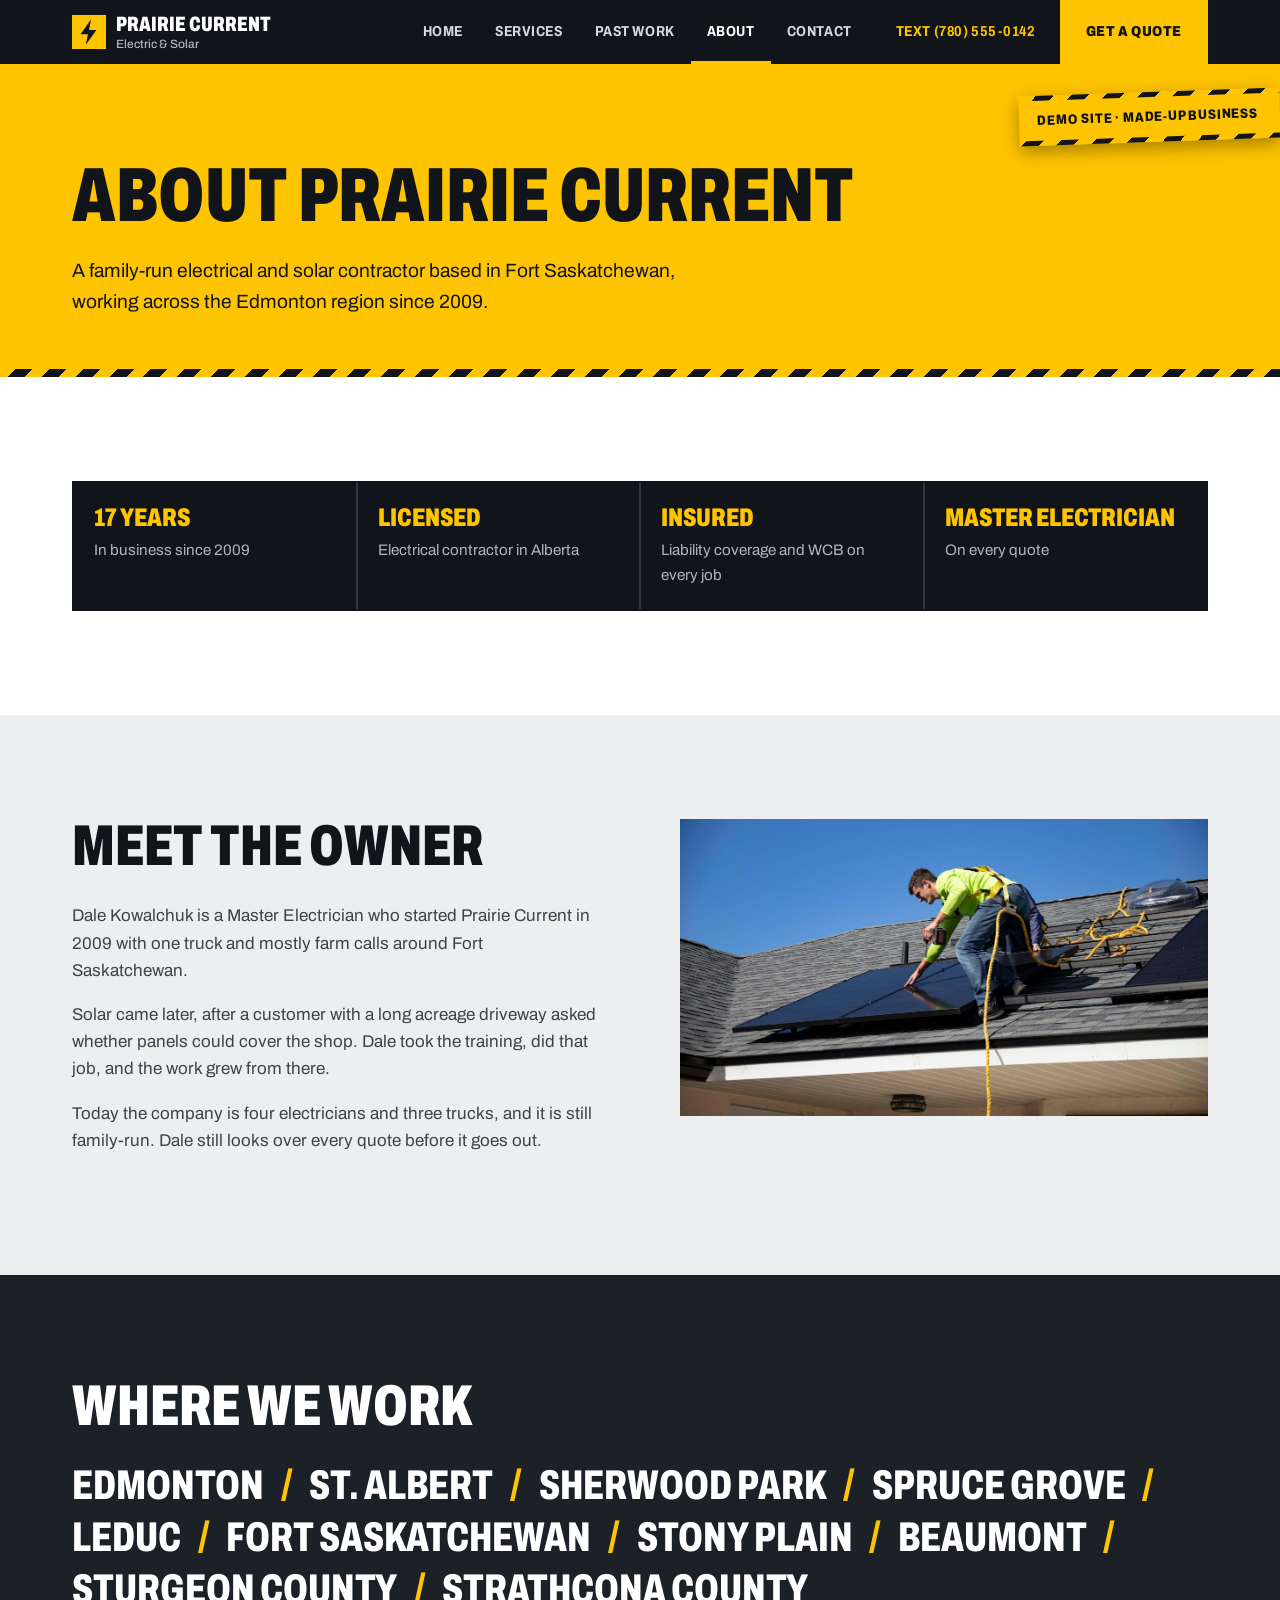
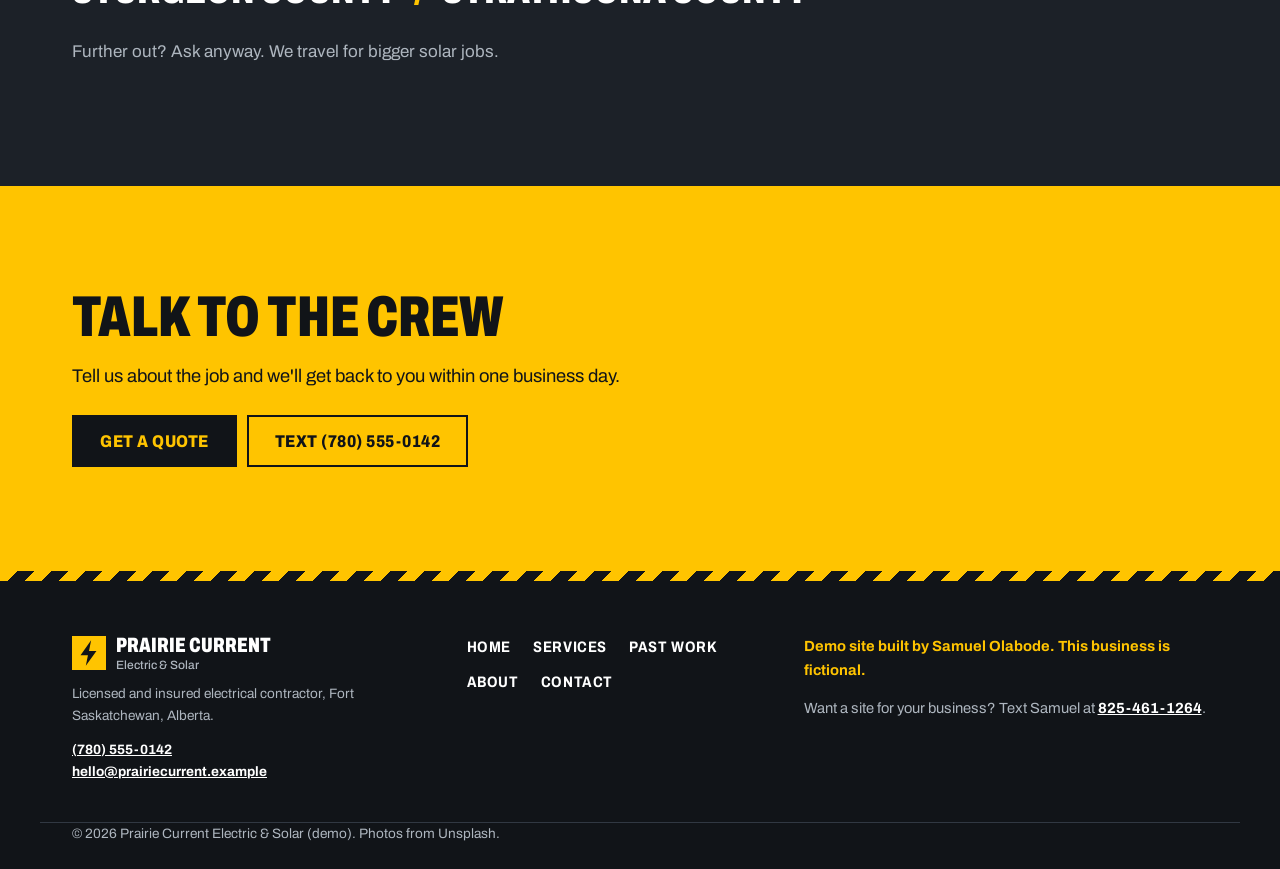
==== about/index.html @ 9a33cd3f ":turn one-page demo into a 5-page site" ====
<!doctype html>
<html lang="en-CA">
<head>
  <meta charset="utf-8">
  <meta name="viewport" content="width=device-width, initial-scale=1">
  <title>About | Prairie Current Electric &amp; Solar (Demo)</title>
  <meta name="description" content="A family-run electrical and solar contractor working around Edmonton since 2009. A demo site for a made-up business.">
  <meta name="robots" content="noindex">
  <meta property="og:title" content="About | Prairie Current Electric &amp; Solar (Demo)">
  <meta property="og:description" content="A family-run electrical and solar contractor working around Edmonton since 2009. A demo site for a made-up business.">
  <link rel="icon" href="data:image/svg+xml,%3Csvg xmlns='http://www.w3.org/2000/svg' viewBox='0 0 32 32'%3E%3Crect width='32' height='32' fill='%23ffc400'/%3E%3Cpath d='M18 4 8 18h7l-2 10 10-14h-7z' fill='%23111418'/%3E%3C/svg%3E">
  <link rel="preconnect" href="https://fonts.googleapis.com">
  <link rel="preconnect" href="https://fonts.gstatic.com" crossorigin>
  <link rel="stylesheet" href="https://fonts.googleapis.com/css2?family=Archivo:wdth,wght@62..100,400..900&display=swap">
  <link rel="stylesheet" href="/styles.css">
</head>
<body>

  <a class="skip-link" href="#main">Skip to main content</a>

  <header class="site-header">
    <div class="container header-inner">
      <a href="/" class="brand" aria-label="Prairie Current Electric and Solar, home">
        <svg class="brand-mark" viewBox="0 0 32 32" aria-hidden="true"><rect width="32" height="32"/><path d="M18 4 8 18h7l-2 10 10-14h-7z"/></svg>
        <span class="brand-text">Prairie Current<span>Electric &amp; Solar</span></span>
      </a>
      <button class="nav-toggle" aria-expanded="false" aria-controls="site-nav">
        <span class="sr-only">Menu</span><span class="bars" aria-hidden="true"></span>
      </button>
      <nav id="site-nav" class="site-nav" aria-label="Main">
        <a href="/">Home</a>
        <a href="/services/">Services</a>
        <a href="/past-work/">Past Work</a>
        <a href="/about/" aria-current="page">About</a>
        <a href="/contact/">Contact</a>
        <a href="sms:+17805550142" class="nav-phone">Text (780) 555-0142</a>
        <a href="/contact/" class="nav-cta">Get a quote</a>
      </nav>
    </div>
  </header>

  <main id="main" tabindex="-1">

    <section class="page-head">
      <a href="#demo" class="demo-tape">Demo site &middot; made-up business</a>
      <div class="container">
        <h1>About Prairie Current</h1>
        <p>A family-run electrical and solar contractor based in Fort Saskatchewan, working across the Edmonton region since 2009.</p>
      </div>
    </section>

    <section class="section">
      <div class="container">
        <ul class="badges">
          <li><strong>17 years</strong>In business since 2009</li>
          <li><strong>Licensed</strong>Electrical contractor in Alberta</li>
          <li><strong>Insured</strong>Liability coverage and WCB on every job</li>
          <li><strong>Master Electrician</strong>On every quote</li>
        </ul>
      </div>
    </section>

    <section class="section section-grey">
      <div class="container detail-row">
        <div>
          <h2>Meet the owner</h2>
          <p>Dale Kowalchuk is a Master Electrician who started Prairie Current in 2009 with one truck and mostly farm calls around Fort Saskatchewan.</p>
          <p>Solar came later, after a customer with a long acreage driveway asked whether panels could cover the shop. Dale took the training, did that job, and the work grew from there.</p>
          <p>Today the company is four electricians and three trucks, and it is still family-run. Dale still looks over every quote before it goes out.</p>
        </div>
        <img src="/images/solar-installer-harness.jpg" alt="Installer in a safety harness fastening a solar panel to a shingled roof" width="1200" height="675" loading="lazy">
      </div>
    </section>

    <section class="section areas">
      <div class="container">
        <h2>Where we work</h2>
        <p class="towns">
          <span>Edmonton</span> <span>St. Albert</span> <span>Sherwood Park</span> <span>Spruce Grove</span> <span>Leduc</span> <span>Fort Saskatchewan</span> <span>Stony Plain</span> <span>Beaumont</span> <span>Sturgeon County</span> <span>Strathcona County</span>
        </p>
        <p class="muted">Further out? Ask anyway. We travel for bigger solar jobs.</p>
      </div>
    </section>

    <section class="section quote cta-band">
      <div class="container">
        <h2>Talk to the crew</h2>
        <p>Tell us about the job and we'll get back to you within one business day.</p>
        <div class="hero-actions">
          <a href="/contact/" class="btn btn-ink">Get a quote</a>
          <a href="sms:+17805550142" class="btn btn-line">Text (780) 555-0142</a>
        </div>
      </div>
    </section>

  </main>

  <footer class="site-footer">
    <div class="container footer-grid">
      <div>
        <a href="/" class="brand" aria-label="Prairie Current Electric and Solar, home">
        <svg class="brand-mark" viewBox="0 0 32 32" aria-hidden="true"><rect width="32" height="32"/><path d="M18 4 8 18h7l-2 10 10-14h-7z"/></svg>
        <span class="brand-text">Prairie Current<span>Electric &amp; Solar</span></span>
        </a>
        <p class="small">Licensed and insured electrical contractor, Fort Saskatchewan, Alberta.</p>
        <p class="small"><a href="tel:+17805550142">(780) 555-0142</a><br><a href="mailto:hello@prairiecurrent.example">hello@prairiecurrent.example</a></p>
      </div>
      <nav class="footer-nav" aria-label="Footer">
        <a href="/">Home</a>
        <a href="/services/">Services</a>
        <a href="/past-work/">Past Work</a>
        <a href="/about/">About</a>
        <a href="/contact/">Contact</a>
      </nav>
      <div class="demo-credit" id="demo">
        <p><strong>Demo site built by Samuel Olabode. This business is fictional.</strong></p>
        <p>Want a site for your business? Text Samuel at <a href="sms:+18254611264">825-461-1264</a>.</p>
      </div>
    </div>
    <div class="container footer-base">
      <p class="small">&copy; <span id="year">2026</span> Prairie Current Electric &amp; Solar (demo). Photos from Unsplash.</p>
    </div>
  </footer>

  <div class="mobile-cta" role="region" aria-label="Quick contact">
    <a href="sms:+17805550142" class="btn btn-line-light">Text</a>
    <a href="/contact/" class="btn btn-yellow">Get a quote</a>
  </div>

  <script src="/script.js" defer></script>
</body>
</html>
---- styles.css ----
:root {
  --ink: #111418;
  --steel: #1c2128;
  --steel-line: #313842;
  --body: #3d434b;
  --muted: #687079;
  --line: #d3d7dc;
  --grey: #eceef0;
  --yellow: #ffc400;
  --yellow-hover: #ffd23f;
  --on-dark: #aeb6bf;
  --font: "Archivo", system-ui, -apple-system, "Segoe UI", Roboto, sans-serif;
  --header-h: 64px;
  --hazard: repeating-linear-gradient(-45deg, var(--ink) 0 12px, var(--yellow) 12px 24px);
}

*, *::before, *::after { box-sizing: border-box; }
html { scroll-behavior: smooth; scroll-padding-top: calc(var(--header-h) + 12px); scroll-padding-bottom: 84px; -webkit-text-size-adjust: 100%; }
body { margin: 0; font-family: var(--font); color: var(--body); background: #fff; line-height: 1.6; font-size: 1.0625rem; padding-bottom: 68px; }
img { max-width: 100%; height: auto; display: block; }
a { color: inherit; }
h1, h2, h3 { color: var(--ink); margin: 0 0 .5em; }
h1, h2 { font-weight: 850; font-stretch: 70%; text-transform: uppercase; line-height: .95; letter-spacing: 0; }
h1 { font-size: clamp(2.6rem, 6.4vw, 4.8rem); }
h2 { font-size: clamp(2.2rem, 5vw, 3.6rem); }
h3 { font-size: 1.15rem; font-weight: 750; font-stretch: 85%; line-height: 1.2; }
p { margin: 0 0 1em; }
.sr-only { position: absolute; width: 1px; height: 1px; overflow: hidden; clip: rect(0 0 0 0); white-space: nowrap; }
.container { width: 100%; max-width: 1200px; margin: 0 auto; padding: 0 20px; }
:focus-visible { outline: 3px solid var(--ink); outline-offset: 2px; }
.site-header :focus-visible, .site-footer :focus-visible, .mobile-cta :focus-visible, .section-dark :focus-visible, .areas :focus-visible { outline-color: var(--yellow); }
.section-dark .estimator :focus-visible { outline-color: var(--ink); }
.skip-link { position: absolute; left: 8px; top: -100px; z-index: 60; padding: 12px 18px; background: var(--yellow); color: var(--ink); font-weight: 800; }
.skip-link:focus { top: 8px; }
main:focus { outline: none; }

/* Buttons: square, heavy, uppercase */
.btn { display: inline-flex; align-items: center; justify-content: center; min-height: 52px; padding: 0 26px; font: inherit; font-weight: 800; font-stretch: 85%; text-transform: uppercase; letter-spacing: .03em; text-decoration: none; border: 2px solid transparent; cursor: pointer; transition: background .15s, color .15s; }
.btn-ink { background: var(--ink); color: var(--yellow); }
.btn-ink:hover { background: #2a3038; }
.btn-line { border-color: var(--ink); color: var(--ink); }
.btn-line:hover { background: var(--ink); color: var(--yellow); }
.btn-yellow { background: var(--yellow); color: var(--ink); }
.btn-yellow:hover { background: var(--yellow-hover); }
.btn-line-light { border-color: #fff; color: #fff; }
.btn-block { width: 100%; }

/* Header */
.site-header { position: sticky; top: 0; z-index: 50; background: var(--ink); }
.header-inner { display: flex; align-items: stretch; justify-content: space-between; height: var(--header-h); }
.brand { display: flex; align-items: center; gap: 10px; text-decoration: none; color: #fff; }
.brand-mark { width: 34px; height: 34px; flex: none; }
.brand-mark rect { fill: var(--yellow); }
.brand-mark path { fill: var(--ink); }
.brand-text { display: flex; flex-direction: column; line-height: 1; font-weight: 850; font-stretch: 70%; text-transform: uppercase; font-size: 1.3rem; }
.brand-text span { font-weight: 500; font-stretch: 100%; text-transform: none; font-size: .75rem; color: var(--on-dark); margin-top: 3px; }

.nav-toggle { align-self: center; width: 44px; height: 44px; border: 2px solid var(--steel-line); background: none; display: grid; place-items: center; cursor: pointer; }
.bars, .bars::before, .bars::after { display: block; width: 20px; height: 2px; background: #fff; position: relative; transition: transform .2s, background .2s; }
.bars::before, .bars::after { content: ""; position: absolute; left: 0; }
.bars::before { top: -6px; }
.bars::after { top: 6px; }
.nav-toggle[aria-expanded="true"] .bars { background: transparent; }
.nav-toggle[aria-expanded="true"] .bars::before { transform: translateY(6px) rotate(45deg); }
.nav-toggle[aria-expanded="true"] .bars::after { transform: translateY(-6px) rotate(-45deg); }

.site-nav { position: absolute; top: var(--header-h); left: 0; right: 0; background: var(--ink); border-top: 1px solid var(--steel-line); display: none; flex-direction: column; padding: 4px 20px 20px; max-height: calc(100vh - var(--header-h)); overflow-y: auto; }
.site-nav.open { display: flex; }
.site-nav a { padding: 14px 0; text-decoration: none; color: #fff; border-bottom: 1px solid var(--steel-line); font-weight: 700; font-stretch: 85%; text-transform: uppercase; letter-spacing: .04em; }
.site-nav a[aria-current="page"] { padding-left: 12px; box-shadow: inset 4px 0 0 var(--yellow); }
.site-nav .nav-phone { color: var(--yellow); }
.site-nav .nav-cta { margin-top: 16px; padding: 14px; text-align: center; border: 0; background: var(--yellow); color: var(--ink); font-weight: 850; }

/* Hero: clean photo with a yellow panel set over its lower edge */
.hero { position: relative; background: var(--ink); overflow-x: clip; }
.hero-photo { width: 100%; height: 48vh; min-height: 260px; object-fit: cover; }
.hero-inner { padding: 0; }
.hero-panel { position: relative; background: var(--yellow); color: var(--ink); padding: 32px 20px 36px; }
.hero-panel::after { content: ""; position: absolute; left: 0; right: 0; bottom: 0; height: 8px; background: var(--hazard); }
.hero-panel p { font-size: 1.1rem; max-width: 34em; }
.hero-actions { display: flex; flex-wrap: wrap; gap: 10px; margin-top: 24px; }
.demo-tape { position: absolute; top: 18px; right: 0; z-index: 2; padding: 9px 22px 9px 18px; background: var(--yellow); color: var(--ink); font-size: .8rem; font-weight: 800; font-stretch: 85%; text-transform: uppercase; letter-spacing: .06em; text-decoration: none; transform: rotate(-2deg); box-shadow: 0 6px 18px rgba(0, 0, 0, .35); border-top: 5px solid transparent; border-bottom: 5px solid transparent; border-image: var(--hazard) 5; }

/* Inner page header: same yellow and hazard edge as the home hero panel */
.page-head { position: relative; background: var(--yellow); color: var(--ink); padding: 76px 0 48px; overflow-x: clip; }
.page-head::after { content: ""; position: absolute; left: 0; right: 0; bottom: 0; height: 8px; background: var(--hazard); }
.page-head h1 { margin-bottom: .3em; }
.page-head p { font-size: 1.2rem; max-width: 34em; margin: 0; }

/* Sections */
.section { padding: 72px 0; }
.section-grey { background: var(--grey); }
.section-dark { background: var(--ink); color: var(--on-dark); }
.section-dark h2, .section-dark h3 { color: #fff; }
.muted { color: var(--on-dark); }
.note { font-size: .92rem; color: var(--muted); font-style: italic; }
.head-row { margin-bottom: 36px; }
.head-row h2 { margin-bottom: .3em; }
.head-row p { margin: 0; max-width: 36em; }

/* How we work */
.how h2 { margin-bottom: .3em; }
.intro { font-size: 1.2rem; color: var(--ink); max-width: 30em; margin-bottom: 40px; }
.promises { display: grid; border-top: 4px solid var(--ink); }
.promises > div { padding: 22px 0; border-bottom: 1px solid var(--line); }
.promises h3 { font-size: 1.3rem; text-transform: uppercase; font-stretch: 75%; font-weight: 850; }
.promises h3::before { content: ""; display: inline-block; width: 12px; height: 12px; background: var(--yellow); margin-right: 10px; vertical-align: .05em; }
.promises p { margin: 0; }

/* Services matrix */
.svc-grid { display: grid; background: #fff; border: 1px solid var(--line); }
.svc { padding: 28px 24px; border-bottom: 1px solid var(--line); }
.svc svg { width: 48px; height: 48px; padding: 10px; background: var(--yellow); fill: none; stroke: var(--ink); stroke-width: 1.7; stroke-linecap: round; stroke-linejoin: round; margin-bottom: 18px; }
.svc p { margin: 0; }
.svc-link { display: inline-block; margin-top: 14px; color: var(--ink); font-weight: 800; font-stretch: 85%; text-transform: uppercase; letter-spacing: .03em; font-size: .92rem; }
.svc-grid-3 .svc:last-child { border-bottom: 0; }
.section-action { margin-top: 36px; }

/* Service detail and About rows: copy on one side, photo and list on the other */
.detail-row { display: grid; gap: 32px; align-items: start; }
.detail-row img { width: 100%; aspect-ratio: 16 / 9; object-fit: cover; background: var(--grey); }
.ticks { list-style: none; margin: 24px 0 0; padding: 0; border-top: 4px solid var(--ink); }
.ticks li { position: relative; padding: 11px 0 11px 22px; border-bottom: 1px solid var(--line); color: var(--ink); }
.ticks li::before { content: ""; position: absolute; left: 0; top: 19px; width: 10px; height: 10px; background: var(--yellow); }
.section-grey .ticks li { border-bottom-color: #c4c9cf; }

/* Solar */
.solar-grid { display: grid; gap: 48px; align-items: start; }
.steps { list-style: none; counter-reset: step; margin: 32px 0 0; padding: 0; border-left: 2px solid var(--steel-line); }
.steps li { counter-increment: step; position: relative; padding: 0 0 26px 30px; }
.steps li:last-child { padding-bottom: 0; }
.steps li::before { content: counter(step); position: absolute; left: -15px; top: -2px; width: 28px; height: 28px; display: grid; place-items: center; background: var(--yellow); color: var(--ink); font-weight: 850; font-size: .9rem; }
.steps h3 { margin-bottom: .2em; }
.steps p { margin: 0; }

.estimator { background: #fff; color: var(--body); padding: 28px; border-top: 8px solid var(--yellow); }
.estimator h3 { color: var(--ink); font-size: 1.4rem; text-transform: uppercase; font-stretch: 75%; font-weight: 850; margin-bottom: 20px; }
.bill-label { display: flex; justify-content: space-between; align-items: baseline; gap: 12px; margin-bottom: 12px; font-weight: 600; color: var(--ink); }
.bill-label output { font-size: 1.8rem; font-weight: 850; font-stretch: 75%; }
.estimator input[type="range"] { width: 100%; margin: 0; accent-color: var(--ink); cursor: pointer; }
.range-scale { display: flex; justify-content: space-between; font-size: .8rem; color: var(--muted); margin: 4px 0 20px; }
.results { display: grid; grid-template-columns: 1fr 1fr; gap: 2px; margin: 0; background: var(--line); border: 2px solid var(--line); }
.results div { padding: 14px; background: #fff; }
.results div:last-child { background: var(--ink); }
.results div:last-child dt { color: var(--on-dark); }
.results div:last-child dd { color: var(--yellow); }
.results dt { font-size: .8rem; color: var(--muted); text-transform: uppercase; letter-spacing: .05em; }
.results dd { margin: 0; font-size: 1.5rem; font-weight: 850; font-stretch: 80%; color: var(--ink); font-variant-numeric: tabular-nums; }
.fine { font-size: .85rem; color: var(--muted); margin: 16px 0 20px; }

/* Past work gallery */
.gallery { display: grid; gap: 36px 28px; }
.gallery figure { margin: 0; }
.gallery img { width: 100%; aspect-ratio: 4 / 3; object-fit: cover; background: var(--grey); }
.gallery figcaption { padding-top: 12px; }
.gallery figcaption strong { display: block; color: var(--ink); font-size: 1.2rem; font-weight: 850; font-stretch: 75%; text-transform: uppercase; line-height: 1.15; margin-bottom: 4px; }
.gallery figcaption span { font-size: .95rem; }

/* Reviews */
.reviews { display: grid; grid-template-columns: repeat(auto-fit, minmax(min(280px, 100%), 1fr)); gap: 16px; }
.review { margin: 0; padding: 28px 24px; background: #fff; }
.stars { color: var(--ink); letter-spacing: 2px; margin-bottom: 14px; }
.review p { color: var(--ink); font-size: 1.1rem; }
.review footer { color: var(--muted); font-size: .9rem; padding-top: 14px; border-top: 1px solid var(--line); }

/* Areas */
.areas { background: var(--steel); color: var(--on-dark); }
.areas h2 { color: #fff; }
.towns { display: flex; flex-wrap: wrap; gap: 4px 0; margin: 8px 0 24px; font-size: clamp(1.5rem, 4vw, 2.6rem); font-weight: 800; font-stretch: 70%; text-transform: uppercase; line-height: 1.15; color: #fff; }
.towns span:not(:last-child)::after { content: "/"; color: var(--yellow); margin: 0 .4em; }

/* About badges */
.badges { list-style: none; display: grid; gap: 2px; margin: 0; padding: 0; background: var(--steel-line); border: 2px solid var(--ink); }
.badges li { padding: 22px 20px; background: var(--ink); color: var(--on-dark); font-size: .95rem; }
.badges strong { display: block; color: var(--yellow); font-size: 1.6rem; font-weight: 850; font-stretch: 72%; text-transform: uppercase; line-height: 1.05; margin-bottom: 6px; }

/* FAQ */
.faq-grid { display: grid; gap: 16px; }
.faq details { border-bottom: 1px solid var(--line); }
.faq details:first-child { border-top: 4px solid var(--ink); }
.faq summary { cursor: pointer; padding: 20px 44px 20px 0; position: relative; list-style: none; color: var(--ink); font-weight: 700; font-size: 1.1rem; }
.faq summary::-webkit-details-marker { display: none; }
.faq summary::after { content: "+"; position: absolute; right: 0; top: 16px; width: 30px; height: 30px; display: grid; place-items: center; background: var(--grey); font-size: 1.2rem; font-weight: 700; }
.faq details[open] summary::after { content: "\2212"; background: var(--yellow); }
.faq details p { margin: -4px 0 20px; max-width: 60ch; }

/* Quote: the whole section is safety yellow, the form sits right on it */
.quote { background: var(--yellow); color: var(--ink); }
.quote-grid { display: grid; gap: 36px; align-items: start; }
.quote-intro > p { font-size: 1.1rem; }
.quote-intro h2, .quote-form h2 { font-size: clamp(1.9rem, 4vw, 2.6rem); }
.quote-intro h3 { margin: 24px 0 .2em; padding-top: 14px; border-top: 2px solid var(--ink); }
.quote-intro h3 + p { margin-bottom: 0; }
.quote-intro a { overflow-wrap: anywhere; }
.cta-band h2 { margin-bottom: .3em; }
.cta-band p { font-size: 1.15rem; max-width: 34em; }
.phone-big { display: block; font-size: clamp(2rem, 5vw, 2.8rem); font-weight: 850; font-stretch: 70%; text-decoration: none; line-height: 1.1; }
.phone-big:hover { text-decoration: underline; }
.field { display: flex; flex-direction: column; gap: 6px; margin: 0 0 18px; }
.field-row { display: grid; gap: 0 16px; }
label { color: var(--ink); font-weight: 700; font-size: .95rem; }
.opt { font-weight: 400; color: #4d4300; }
input, select, textarea { font: inherit; color: var(--ink); background: #fff; border: 2px solid var(--ink); border-radius: 0; padding: 12px 14px; min-height: 52px; width: 100%; }
textarea { resize: vertical; }
select { appearance: none; padding-right: 44px; cursor: pointer; background: #fff url("data:image/svg+xml,%3Csvg xmlns='http://www.w3.org/2000/svg' viewBox='0 0 12 12'%3E%3Cpath d='m2 4 4 4 4-4' fill='none' stroke='%23111418' stroke-width='2'/%3E%3C/svg%3E") right 14px center / 14px no-repeat; }
input:focus, select:focus, textarea:focus { outline: 3px solid var(--ink); outline-offset: 2px; }

.invalid input, .invalid select { border-color: #a10e0e; box-shadow: inset 0 0 0 1px #a10e0e; }
.error { color: #8a0b0b; font-size: .9rem; font-weight: 700; }
.form-status { margin: 14px 0 0; }
.form-status:empty { display: none; }
.form-status.ok { padding: 14px 16px; background: var(--ink); color: #fff; }

/* Footer */
.site-footer { position: relative; background: var(--ink); color: var(--on-dark); padding: 64px 0 24px; }
.site-footer::before { content: ""; position: absolute; top: 0; left: 0; right: 0; height: 10px; background: var(--hazard); }
.footer-grid { display: grid; gap: 32px; }
.footer-nav { display: flex; flex-wrap: wrap; gap: 10px 22px; align-content: start; }
.footer-nav a { color: #fff; text-decoration: none; font-weight: 700; font-stretch: 85%; text-transform: uppercase; letter-spacing: .04em; font-size: .95rem; }
.footer-nav a:hover { color: var(--yellow); }
.demo-credit { font-size: .92rem; }
.demo-credit strong { color: var(--yellow); }
.demo-credit a { color: #fff; font-weight: 700; white-space: nowrap; }
.small { font-size: .85rem; margin: 12px 0 0; }
.small a { color: #fff; font-weight: 700; overflow-wrap: anywhere; }
.footer-base { border-top: 1px solid var(--steel-line); margin-top: 40px; padding-top: 16px; }
.footer-base p { margin: 0; }

/* Mobile action bar */
.mobile-cta { position: fixed; left: 0; right: 0; bottom: 0; z-index: 40; display: grid; grid-template-columns: 1fr 2fr; gap: 8px; padding: 8px; background: var(--ink); }
.mobile-cta .btn { min-height: 48px; }

@media (min-width: 640px) {
  .container { padding: 0 32px; }
  .hero-inner { padding: 0 32px; }
  .hero-panel { margin-top: -120px; max-width: 720px; padding: 40px 40px 48px; }
  .promises { grid-template-columns: 1fr 1fr; column-gap: 40px; }
  .svc-grid { grid-template-columns: 1fr 1fr; }
  .svc:nth-child(odd) { border-right: 1px solid var(--line); }
  .svc-grid-3 { grid-template-columns: repeat(3, 1fr); }
  .svc-grid-3 .svc { border-bottom: 0; border-right: 1px solid var(--line); }
  .svc-grid-3 .svc:last-child { border-right: 0; }
  .field-row { grid-template-columns: 1fr 1fr; }
  .gallery { grid-template-columns: 1fr 1fr; }
  .gallery-3 { grid-template-columns: repeat(3, 1fr); gap: 20px; }
  .badges { grid-template-columns: 1fr 1fr; }
}

@media (min-width: 960px) {
  body { padding-bottom: 0; }
  .mobile-cta, .nav-toggle { display: none; }
  .site-nav { position: static; display: flex; flex-direction: row; align-items: stretch; gap: 0; padding: 0; background: none; border: 0; max-height: none; overflow: visible; }
  .site-nav a { display: flex; align-items: center; padding: 0 16px; border: 0; color: #d4d9de; font-size: .9rem; border-bottom: 3px solid transparent; border-top: 3px solid transparent; }
  .site-nav a:hover { color: #fff; border-bottom-color: var(--yellow); }
  .site-nav a[aria-current="page"] { padding-left: 16px; box-shadow: none; color: #fff; border-bottom-color: var(--yellow); }
  .site-nav .nav-phone { color: var(--yellow); margin-left: 12px; }
  .site-nav .nav-phone:hover { border-bottom-color: transparent; text-decoration: underline; }
  .site-nav .nav-cta { margin: 0 0 0 8px; padding: 0 26px; }
  .site-nav .nav-cta:hover { background: var(--yellow-hover); color: var(--ink); border-bottom-color: transparent; }

  .hero-photo { height: 78vh; max-height: 760px; min-height: 520px; }
  .hero-panel { margin-top: -340px; padding: 44px 48px 52px; }
  .hero h1 { font-size: clamp(3rem, 5vw, 4.2rem); }
  .demo-tape { top: 28px; font-size: .85rem; }
  .page-head { padding: 96px 0 60px; }

  .section { padding: 104px 0; }
  .head-row { display: grid; grid-template-columns: 1fr 1fr; gap: 40px; align-items: end; }
  .head-row h2 { margin: 0; }
  .promises { grid-template-columns: repeat(4, 1fr); column-gap: 0; }
  .promises > div { padding: 24px 24px 0 0; border-bottom: 0; }
  .promises > div + div { padding-left: 24px; border-left: 1px solid var(--line); }
  .svc-grid { grid-template-columns: repeat(3, 1fr); }
  .svc { border-right: 1px solid var(--line); }
  .svc:nth-child(3n) { border-right: 0; }
  .svc:nth-last-child(-n+3) { border-bottom: 0; }
  .solar-grid { grid-template-columns: 1.2fr 1fr; gap: 80px; }
  .gallery { grid-template-columns: repeat(3, 1fr); }
  .gallery-3 { gap: 28px; }
  .detail-row { grid-template-columns: 1fr 1fr; gap: 80px; }
  .badges { grid-template-columns: repeat(4, 1fr); }
  .faq-grid { grid-template-columns: 1fr 2fr; gap: 64px; }
  .quote-grid { grid-template-columns: 1.4fr 1fr; gap: 80px; }
  .footer-grid { grid-template-columns: 1.2fr 1fr 1.4fr; gap: 48px; }
}

/* The phone number only fits beside five nav links on wider screens; it stays in the mobile menu and footer */
@media (min-width: 960px) and (max-width: 1179px) {
  .site-nav .nav-phone { display: none; }
}

@media (prefers-reduced-motion: reduce) {
  html { scroll-behavior: auto; }
}
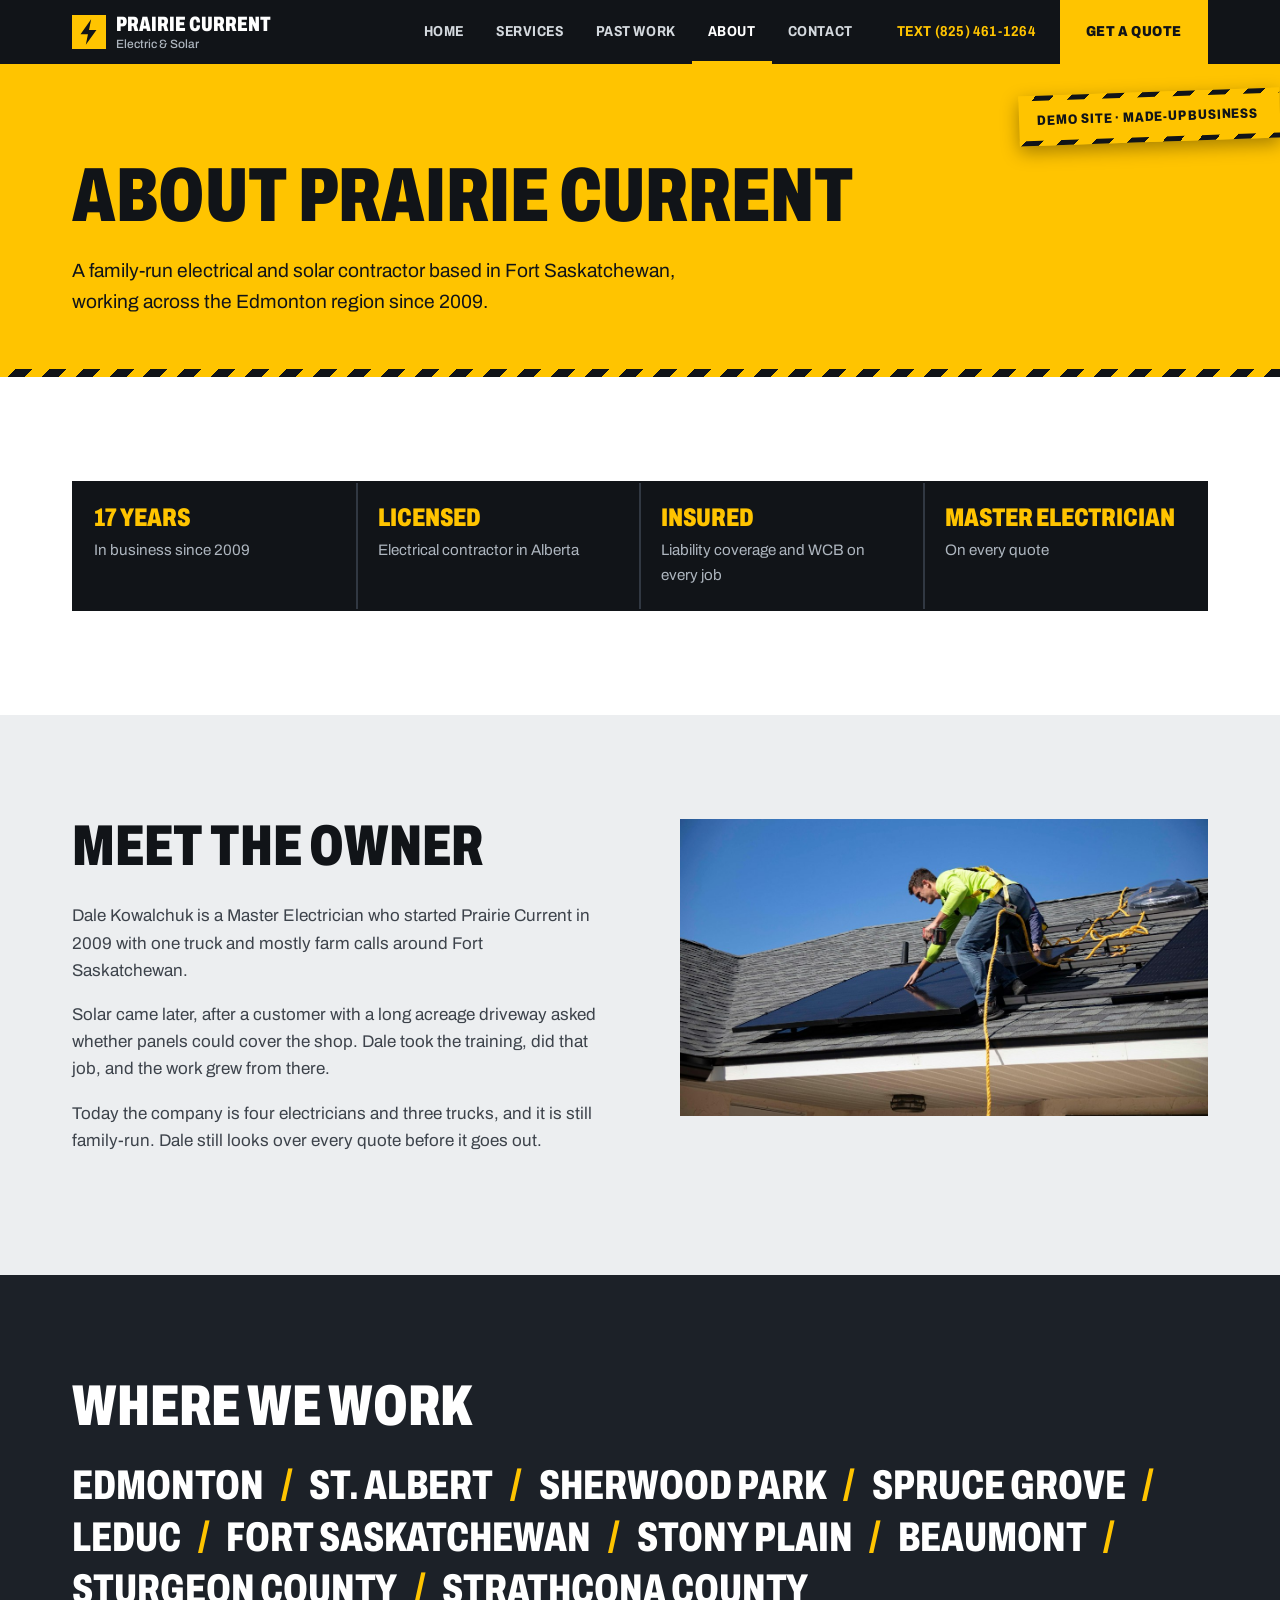
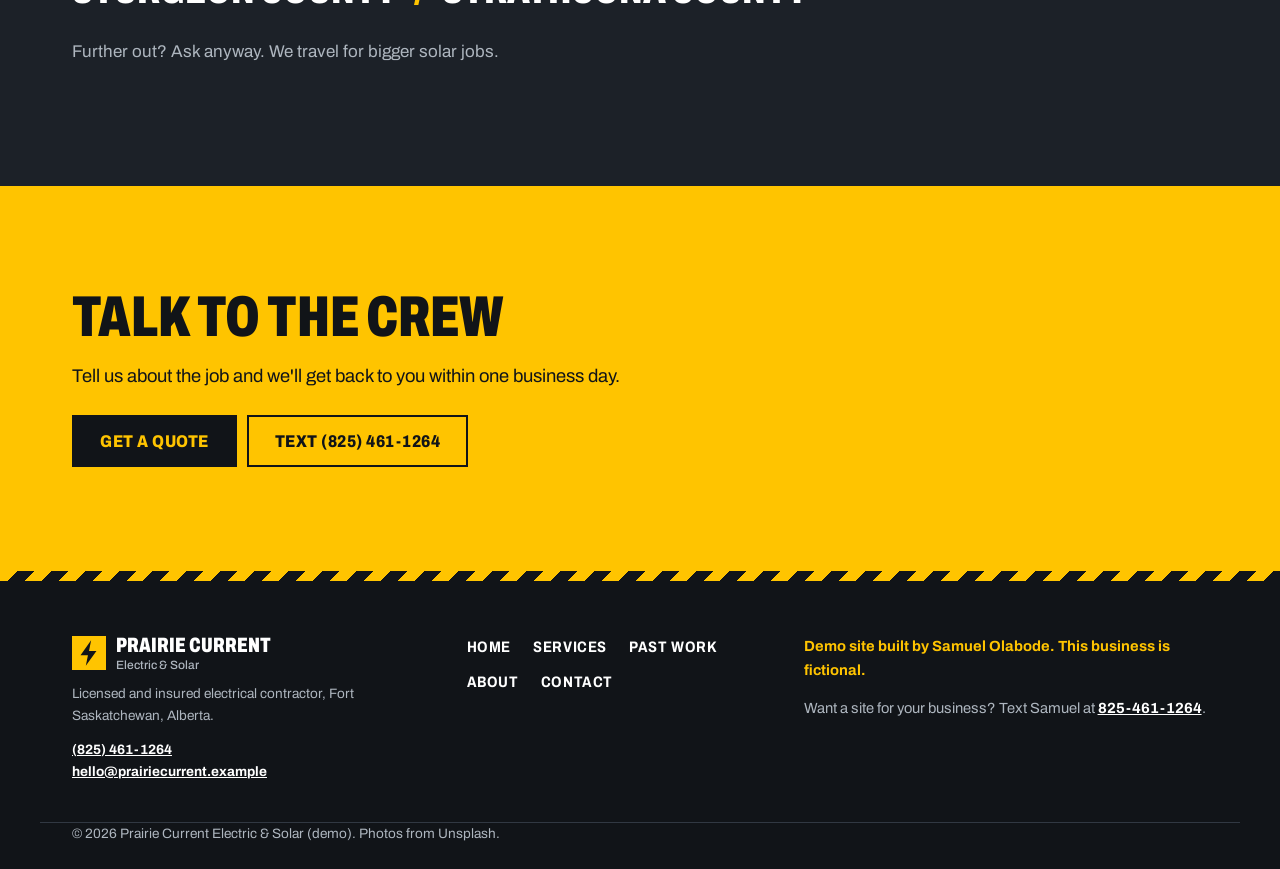
==== commit 9bdb5c21: "remove placeholder reviews and use real phone number throughout" ====
--- a/about/index.html
+++ b/about/index.html
@@ -33,7 +33,7 @@
         <a href="/past-work/">Past Work</a>
         <a href="/about/" aria-current="page">About</a>
         <a href="/contact/">Contact</a>
-        <a href="sms:+17805550142" class="nav-phone">Text (780) 555-0142</a>
+        <a href="sms:+18254611264" class="nav-phone">Text (825) 461-1264</a>
         <a href="/contact/" class="nav-cta">Get a quote</a>
       </nav>
     </div>
@@ -88,7 +88,7 @@
         <p>Tell us about the job and we'll get back to you within one business day.</p>
         <div class="hero-actions">
           <a href="/contact/" class="btn btn-ink">Get a quote</a>
-          <a href="sms:+17805550142" class="btn btn-line">Text (780) 555-0142</a>
+          <a href="sms:+18254611264" class="btn btn-line">Text (825) 461-1264</a>
         </div>
       </div>
     </section>
@@ -103,7 +103,7 @@
         <span class="brand-text">Prairie Current<span>Electric &amp; Solar</span></span>
         </a>
         <p class="small">Licensed and insured electrical contractor, Fort Saskatchewan, Alberta.</p>
-        <p class="small"><a href="tel:+17805550142">(780) 555-0142</a><br><a href="mailto:hello@prairiecurrent.example">hello@prairiecurrent.example</a></p>
+        <p class="small"><a href="tel:+18254611264">(825) 461-1264</a><br><a href="mailto:hello@prairiecurrent.example">hello@prairiecurrent.example</a></p>
       </div>
       <nav class="footer-nav" aria-label="Footer">
         <a href="/">Home</a>
@@ -123,7 +123,7 @@
   </footer>
 
   <div class="mobile-cta" role="region" aria-label="Quick contact">
-    <a href="sms:+17805550142" class="btn btn-line-light">Text</a>
+    <a href="sms:+18254611264" class="btn btn-line-light">Text</a>
     <a href="/contact/" class="btn btn-yellow">Get a quote</a>
   </div>
 
--- a/styles.css
+++ b/styles.css
@@ -93,7 +93,6 @@
 .section-dark { background: var(--ink); color: var(--on-dark); }
 .section-dark h2, .section-dark h3 { color: #fff; }
 .muted { color: var(--on-dark); }
-.note { font-size: .92rem; color: var(--muted); font-style: italic; }
 .head-row { margin-bottom: 36px; }
 .head-row h2 { margin-bottom: .3em; }
 .head-row p { margin: 0; max-width: 36em; }
@@ -155,13 +154,6 @@
 .gallery figcaption { padding-top: 12px; }
 .gallery figcaption strong { display: block; color: var(--ink); font-size: 1.2rem; font-weight: 850; font-stretch: 75%; text-transform: uppercase; line-height: 1.15; margin-bottom: 4px; }
 .gallery figcaption span { font-size: .95rem; }
-
-/* Reviews */
-.reviews { display: grid; grid-template-columns: repeat(auto-fit, minmax(min(280px, 100%), 1fr)); gap: 16px; }
-.review { margin: 0; padding: 28px 24px; background: #fff; }
-.stars { color: var(--ink); letter-spacing: 2px; margin-bottom: 14px; }
-.review p { color: var(--ink); font-size: 1.1rem; }
-.review footer { color: var(--muted); font-size: .9rem; padding-top: 14px; border-top: 1px solid var(--line); }
 
 /* Areas */
 .areas { background: var(--steel); color: var(--on-dark); }
